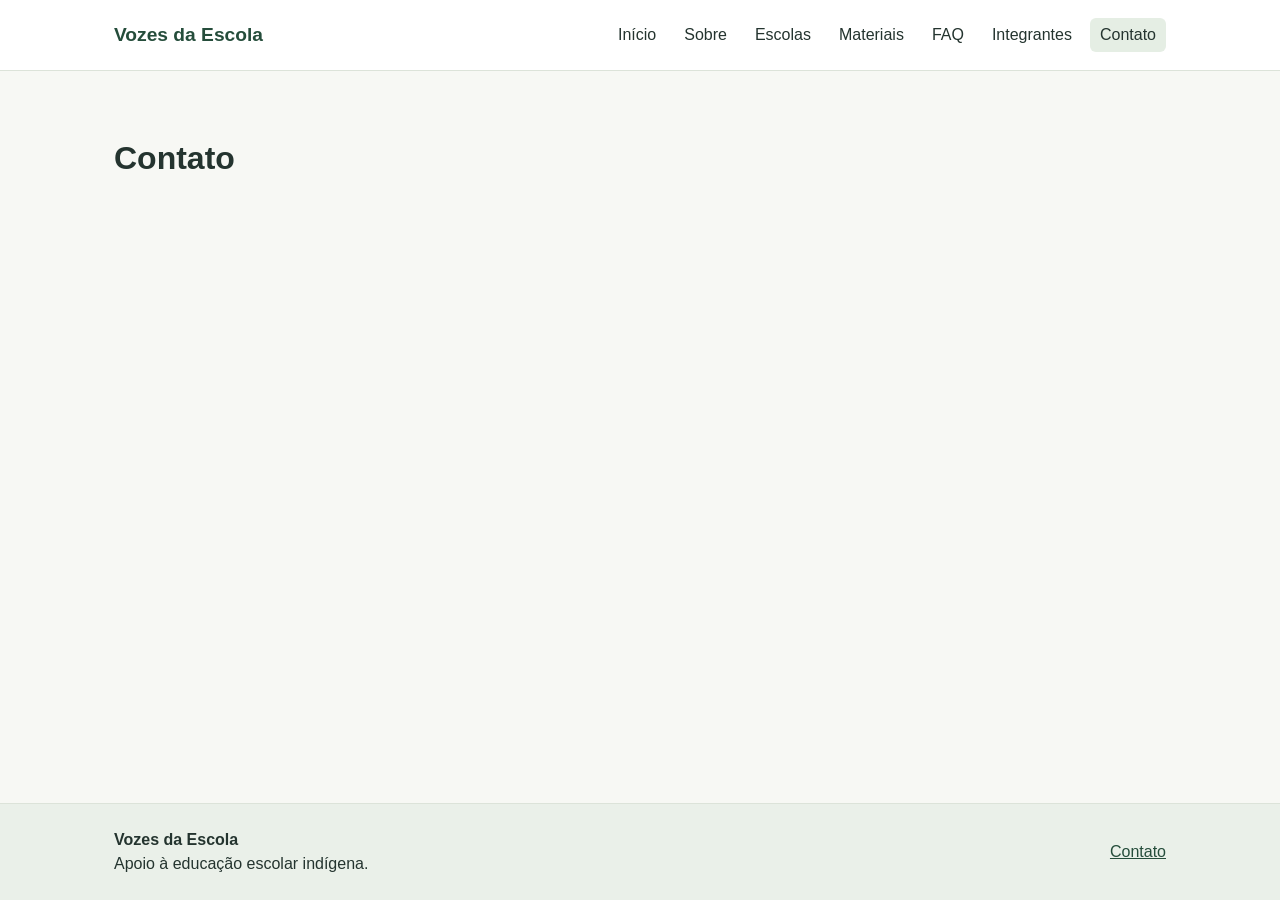
==== paginas/contato.html @ ac562bbe "feat: adiciona rodape nas paginas Co-authored-by: Victor0Henrique <Victor0Henrique@users.noreply.git" ====
<!doctype html>
<html lang="pt-BR">
<head>
    <meta charset="UTF-8">
    <meta name="viewport" content="width=device-width, initial-scale=1.0">
    <title>Contato | Vozes da Escola</title>
    <link rel="stylesheet" href="../css/style.css">
    <script src="../js/script.js" defer></script>
</head>
<body>
    <header class="cabecalho">
        <nav class="navegacao" aria-label="Navegação principal">
            <a class="marca" href="../index.html">Vozes da Escola</a>
            <div class="links-navegacao">
                <a href="../index.html">Início</a>
                <a href="sobre.html">Sobre</a>
                <a href="escolas.html">Escolas</a>
                <a href="materiais.html">Materiais</a>
                <a href="faq.html">FAQ</a>
                <a href="integrantes.html">Integrantes</a>
                <a href="contato.html" aria-current="page">Contato</a>
            </div>
        </nav>
    </header>
    <main>
        <h1>Contato</h1>
    </main>
    <footer class="rodape">
        <div class="conteudo-rodape">
            <p><strong>Vozes da Escola</strong><br>Apoio à educação escolar indígena.</p>
            <a href="contato.html">Contato</a>
        </div>
    </footer>
</body>
</html>
---- css/style.css ----
/* estilos do projeto */
* {
    box-sizing: border-box;
}

body {
    margin: 0;
    min-height: 100vh;
    display: flex;
    flex-direction: column;
    font-family: Arial, sans-serif;
    color: #24342f;
    background: #f7f8f4;
}

.cabecalho {
    background: #fff;
    border-bottom: 1px solid #dce3d9;
}

.navegacao {
    max-width: 1100px;
    margin: 0 auto;
    padding: 18px 24px;
    display: flex;
    align-items: center;
    justify-content: space-between;
    gap: 24px;
}

.marca {
    color: #254d3b;
    font-size: 1.2rem;
    font-weight: 700;
    text-decoration: none;
    white-space: nowrap;
}

.links-navegacao {
    display: flex;
    flex-wrap: wrap;
    gap: 8px;
}

.links-navegacao a {
    padding: 8px 10px;
    border-radius: 6px;
    color: #24342f;
    text-decoration: none;
}

.links-navegacao a:hover,
.links-navegacao a:focus-visible,
.links-navegacao a[aria-current="page"] {
    background: #e5eee4;
}

main {
    max-width: 1100px;
    width: 100%;
    flex: 1;
    margin: 0 auto;
    padding: 48px 24px;
}

.rodape {
    background: #eaf0e9;
    border-top: 1px solid #dce3d9;
}

.conteudo-rodape {
    max-width: 1100px;
    margin: 0 auto;
    padding: 24px;
    display: flex;
    align-items: center;
    justify-content: space-between;
    gap: 16px;
}

.conteudo-rodape p {
    margin: 0;
    line-height: 1.5;
}

.conteudo-rodape a {
    color: #254d3b;
}

@media (max-width: 760px) {
    .navegacao {
        align-items: flex-start;
        flex-direction: column;
    }

    .links-navegacao {
        gap: 4px;
    }

    .conteudo-rodape {
        align-items: flex-start;
        flex-direction: column;
    }
}
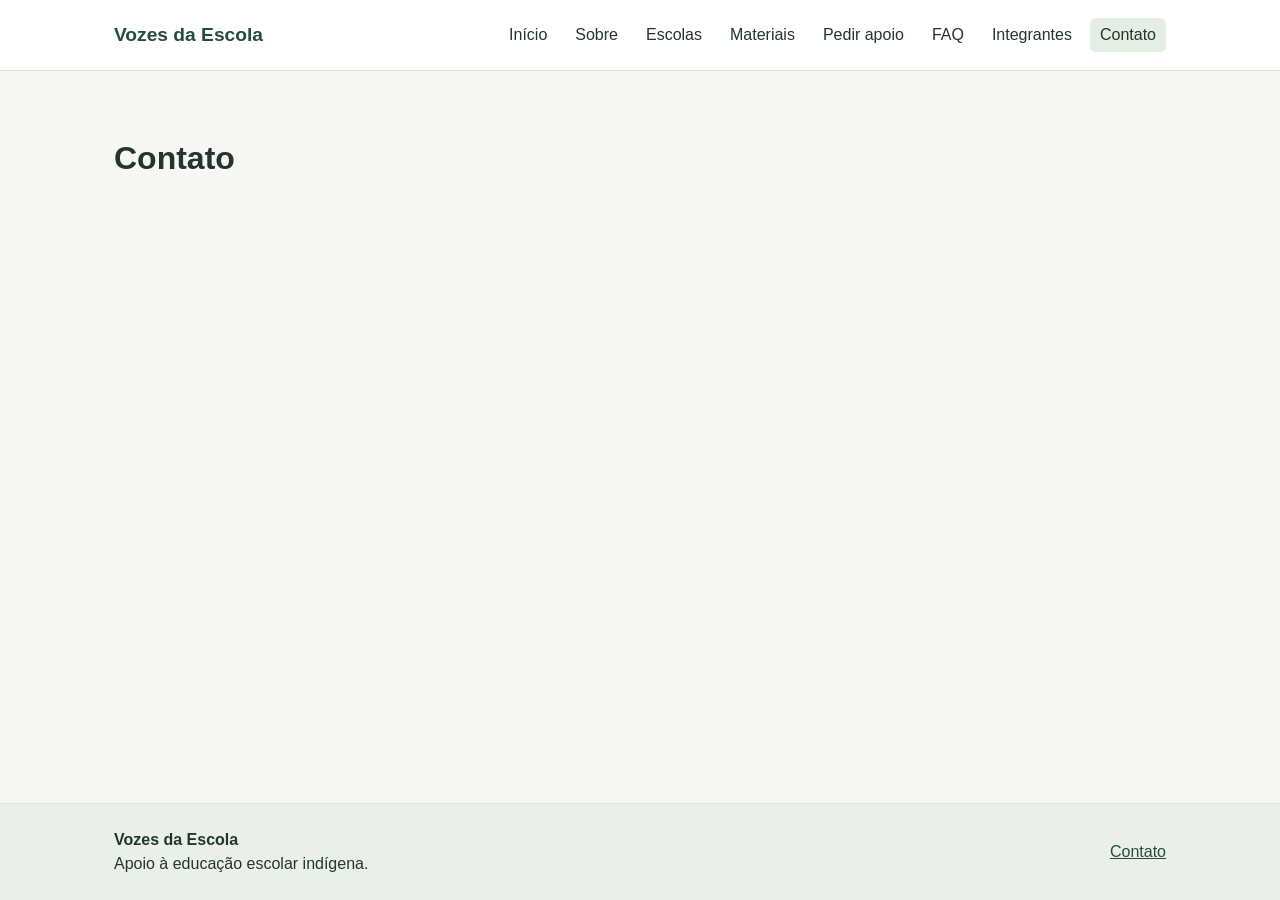
==== commit fdf50207: "feat: cria registro demonstrativo de pedidos Co-authored-by: Victor0Henrique <Victor0Henrique@users." ====
--- a/paginas/contato.html
+++ b/paginas/contato.html
@@ -16,6 +16,7 @@
                 <a href="sobre.html">Sobre</a>
                 <a href="escolas.html">Escolas</a>
                 <a href="materiais.html">Materiais</a>
+                <a href="pedidos.html">Pedir apoio</a>
                 <a href="faq.html">FAQ</a>
                 <a href="integrantes.html">Integrantes</a>
                 <a href="contato.html" aria-current="page">Contato</a>
--- a/css/style.css
+++ b/css/style.css
@@ -63,6 +63,244 @@
     padding: 48px 24px;
 }
 
+.destaque-inicial {
+    padding: 56px;
+    border-radius: 16px;
+    background: #e9f1e6;
+}
+
+.etiqueta {
+    margin: 0 0 12px;
+    color: #42624c;
+    font-weight: 700;
+}
+
+.destaque-inicial h1 {
+    margin: 0 0 18px;
+    font-size: clamp(2.2rem, 5vw, 3.5rem);
+}
+
+.destaque-inicial > p:not(.etiqueta) {
+    max-width: 650px;
+    line-height: 1.6;
+}
+
+.botao {
+    display: inline-block;
+    margin-top: 16px;
+    padding: 12px 18px;
+    border-radius: 8px;
+    color: #fff;
+    background: #254d3b;
+    text-decoration: none;
+    font-weight: 700;
+}
+
+.botao:hover,
+.botao:focus-visible {
+    background: #193b2b;
+}
+
+.caminhos-iniciais {
+    margin-top: 48px;
+}
+
+.cartoes-iniciais {
+    display: grid;
+    grid-template-columns: repeat(2, minmax(0, 1fr));
+    gap: 20px;
+}
+
+.cartoes-iniciais article {
+    padding: 24px;
+    border: 1px solid #dce3d9;
+    border-radius: 12px;
+    background: #fff;
+}
+
+.cartoes-iniciais h3 {
+    margin-top: 0;
+}
+
+.cartoes-iniciais p {
+    line-height: 1.5;
+}
+
+.cartoes-iniciais a {
+    color: #254d3b;
+    font-weight: 700;
+}
+
+.apresentacao-pagina {
+    padding: 40px;
+    border-radius: 16px;
+    background: #e9f1e6;
+}
+
+.apresentacao-pagina h1 {
+    margin: 0 0 16px;
+    font-size: clamp(2rem, 4vw, 3rem);
+}
+
+.apresentacao-pagina p,
+.secao-texto p {
+    max-width: 760px;
+    line-height: 1.65;
+}
+
+.secao-texto {
+    padding: 28px 0;
+    border-bottom: 1px solid #dce3d9;
+}
+
+.secao-texto h2 {
+    margin-bottom: 12px;
+}
+
+.secao-escolas {
+    margin-top: 48px;
+}
+
+.cartoes-escolas {
+    display: grid;
+    grid-template-columns: repeat(3, minmax(0, 1fr));
+    gap: 20px;
+}
+
+.cartoes-escolas article {
+    padding: 24px;
+    border: 1px solid #dce3d9;
+    border-radius: 12px;
+    background: #fff;
+}
+
+.cartoes-escolas h3 {
+    margin-top: 0;
+}
+
+.cartoes-escolas p {
+    line-height: 1.5;
+}
+
+.secao-texto a {
+    color: #254d3b;
+    font-weight: 700;
+}
+
+.secao-materiais {
+    margin-top: 48px;
+}
+
+.lista-materiais {
+    display: grid;
+    grid-template-columns: repeat(2, minmax(0, 1fr));
+    align-items: start;
+    gap: 20px;
+}
+
+.material {
+    padding: 24px;
+    border: 1px solid #dce3d9;
+    border-radius: 12px;
+    background: #fff;
+    line-height: 1.5;
+}
+
+.material h3 {
+    margin: 0 0 12px;
+}
+
+.categoria-material {
+    margin: 0 0 8px;
+    color: #42624c;
+    font-size: 0.9rem;
+    font-weight: 700;
+}
+
+.material details {
+    margin-top: 20px;
+    padding-top: 16px;
+    border-top: 1px solid #dce3d9;
+}
+
+.material summary {
+    color: #254d3b;
+    cursor: pointer;
+    font-weight: 700;
+}
+
+.material ol {
+    padding-left: 22px;
+}
+
+.perguntas {
+    max-width: 800px;
+    margin-top: 40px;
+}
+
+.perguntas details {
+    margin-bottom: 12px;
+    padding: 20px 24px;
+    border: 1px solid #dce3d9;
+    border-radius: 10px;
+    background: #fff;
+}
+
+.perguntas summary {
+    color: #254d3b;
+    cursor: pointer;
+    font-weight: 700;
+}
+
+.perguntas p {
+    margin-bottom: 0;
+    line-height: 1.6;
+}
+
+.formulario-pedido {
+    max-width: 680px;
+    margin-top: 40px;
+    padding: 28px;
+    border: 1px solid #dce3d9;
+    border-radius: 12px;
+    background: #fff;
+}
+
+.formulario-pedido label {
+    display: block;
+    margin: 20px 0 8px;
+    font-weight: 700;
+}
+
+.formulario-pedido label:first-child {
+    margin-top: 0;
+}
+
+.formulario-pedido select,
+.formulario-pedido textarea {
+    width: 100%;
+    padding: 12px;
+    border: 1px solid #aab9ad;
+    border-radius: 6px;
+    font: inherit;
+}
+
+.ajuda-campo {
+    color: #52645a;
+    font-size: 0.9rem;
+}
+
+.formulario-pedido .botao {
+    border: 0;
+    cursor: pointer;
+    font: inherit;
+    font-weight: 700;
+}
+
+#resposta-pedido {
+    line-height: 1.5;
+}
+
 .rodape {
     background: #eaf0e9;
     border-top: 1px solid #dce3d9;
@@ -101,4 +339,24 @@
         align-items: flex-start;
         flex-direction: column;
     }
-}
+
+    .destaque-inicial {
+        padding: 32px 24px;
+    }
+
+    .apresentacao-pagina {
+        padding: 32px 24px;
+    }
+
+    .cartoes-iniciais {
+        grid-template-columns: 1fr;
+    }
+
+    .cartoes-escolas {
+        grid-template-columns: 1fr;
+    }
+
+    .lista-materiais {
+        grid-template-columns: 1fr;
+    }
+}
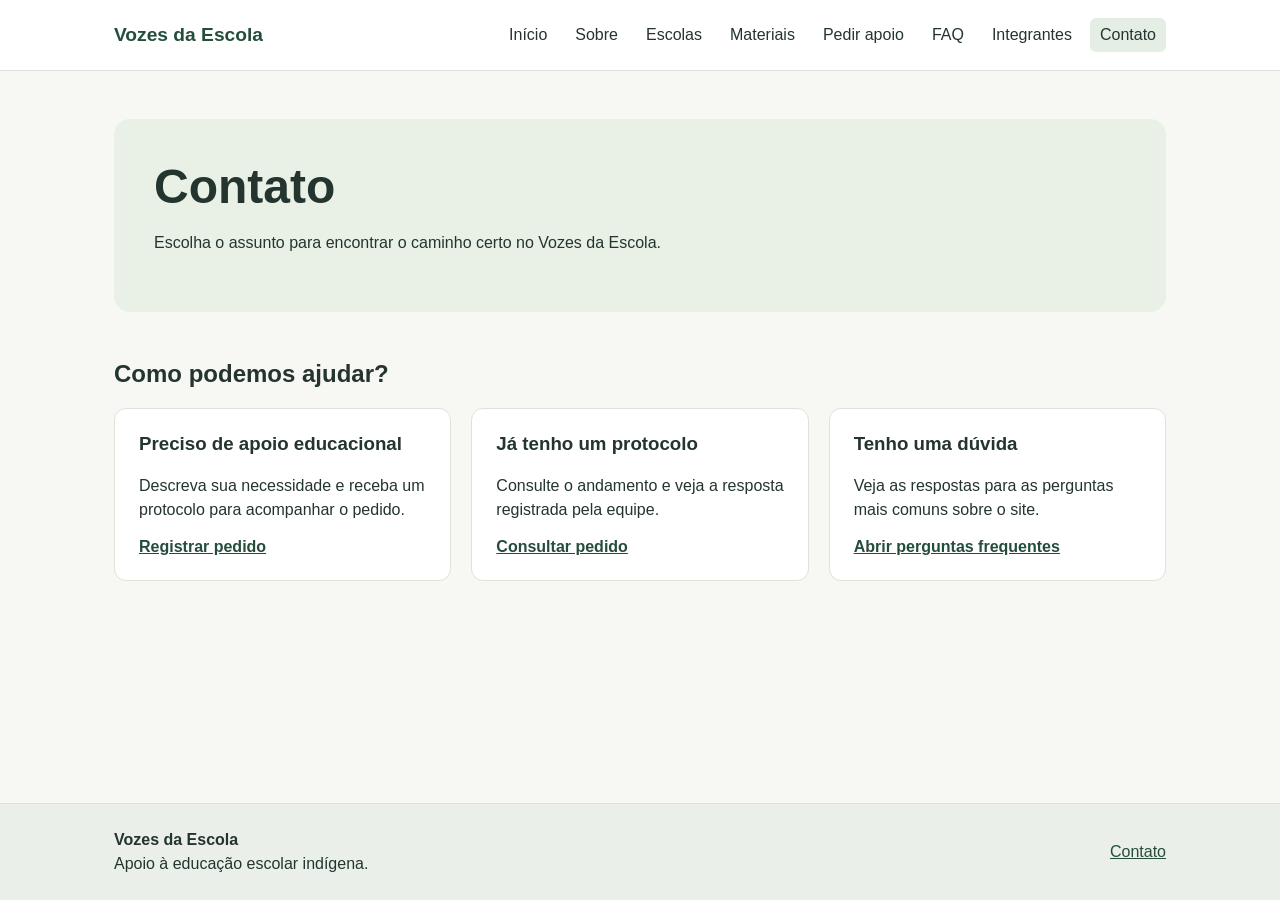
==== commit 8fd102a9: "feat: organiza os caminhos da pagina contato Co-authored-by: Victor0Henrique <Victor0Henrique@users." ====
--- a/paginas/contato.html
+++ b/paginas/contato.html
@@ -24,7 +24,31 @@
         </nav>
     </header>
     <main>
-        <h1>Contato</h1>
+        <section class="apresentacao-pagina">
+            <h1>Contato</h1>
+            <p>Escolha o assunto para encontrar o caminho certo no Vozes da Escola.</p>
+        </section>
+
+        <section class="secao-contato" aria-labelledby="titulo-contato">
+            <h2 id="titulo-contato">Como podemos ajudar?</h2>
+            <div class="opcoes-contato">
+                <article>
+                    <h3>Preciso de apoio educacional</h3>
+                    <p>Descreva sua necessidade e receba um protocolo para acompanhar o pedido.</p>
+                    <a href="pedidos.html">Registrar pedido</a>
+                </article>
+                <article>
+                    <h3>Já tenho um protocolo</h3>
+                    <p>Consulte o andamento e veja a resposta registrada pela equipe.</p>
+                    <a href="pedidos.html#consulta-pedido">Consultar pedido</a>
+                </article>
+                <article>
+                    <h3>Tenho uma dúvida</h3>
+                    <p>Veja as respostas para as perguntas mais comuns sobre o site.</p>
+                    <a href="faq.html">Abrir perguntas frequentes</a>
+                </article>
+            </div>
+        </section>
     </main>
     <footer class="rodape">
         <div class="conteudo-rodape">
--- a/css/style.css
+++ b/css/style.css
@@ -277,6 +277,7 @@
 }
 
 .formulario-pedido select,
+.formulario-pedido input,
 .formulario-pedido textarea {
     width: 100%;
     padding: 12px;
@@ -301,6 +302,106 @@
     line-height: 1.5;
 }
 
+.consulta-pedido {
+    max-width: 680px;
+    margin-top: 48px;
+}
+
+.consulta-pedido .formulario-pedido {
+    margin-top: 20px;
+}
+
+.dados-pedido {
+    padding: 24px;
+    border: 1px solid #dce3d9;
+    border-radius: 12px;
+    background: #fff;
+}
+
+.dados-pedido[hidden] {
+    display: none;
+}
+
+.dados-pedido dt {
+    font-weight: 700;
+}
+
+.dados-pedido dd {
+    margin: 4px 0 18px;
+    overflow-wrap: anywhere;
+}
+
+.dados-pedido dd:last-child {
+    margin-bottom: 0;
+}
+
+.link-equipe {
+    margin-top: 32px;
+}
+
+.link-equipe a {
+    color: #254d3b;
+    font-weight: 700;
+}
+
+.secao-pedidos-equipe {
+    margin-top: 40px;
+}
+
+.lista-pedidos {
+    max-width: 800px;
+    margin: 24px 0 0;
+    padding: 0;
+    list-style: none;
+}
+
+.lista-pedidos li {
+    margin-bottom: 16px;
+    padding: 24px;
+    border: 1px solid #dce3d9;
+    border-radius: 12px;
+    background: #fff;
+    overflow-wrap: anywhere;
+}
+
+.lista-pedidos h3 {
+    margin-top: 0;
+}
+
+.lista-pedidos p:last-child {
+    margin-bottom: 0;
+}
+
+.secao-contato {
+    margin-top: 48px;
+}
+
+.opcoes-contato {
+    display: grid;
+    grid-template-columns: repeat(3, minmax(0, 1fr));
+    gap: 20px;
+}
+
+.opcoes-contato article {
+    padding: 24px;
+    border: 1px solid #dce3d9;
+    border-radius: 12px;
+    background: #fff;
+}
+
+.opcoes-contato h3 {
+    margin-top: 0;
+}
+
+.opcoes-contato p {
+    line-height: 1.5;
+}
+
+.opcoes-contato a {
+    color: #254d3b;
+    font-weight: 700;
+}
+
 .rodape {
     background: #eaf0e9;
     border-top: 1px solid #dce3d9;
@@ -359,4 +460,8 @@
     .lista-materiais {
         grid-template-columns: 1fr;
     }
-}
+
+    .opcoes-contato {
+        grid-template-columns: 1fr;
+    }
+}
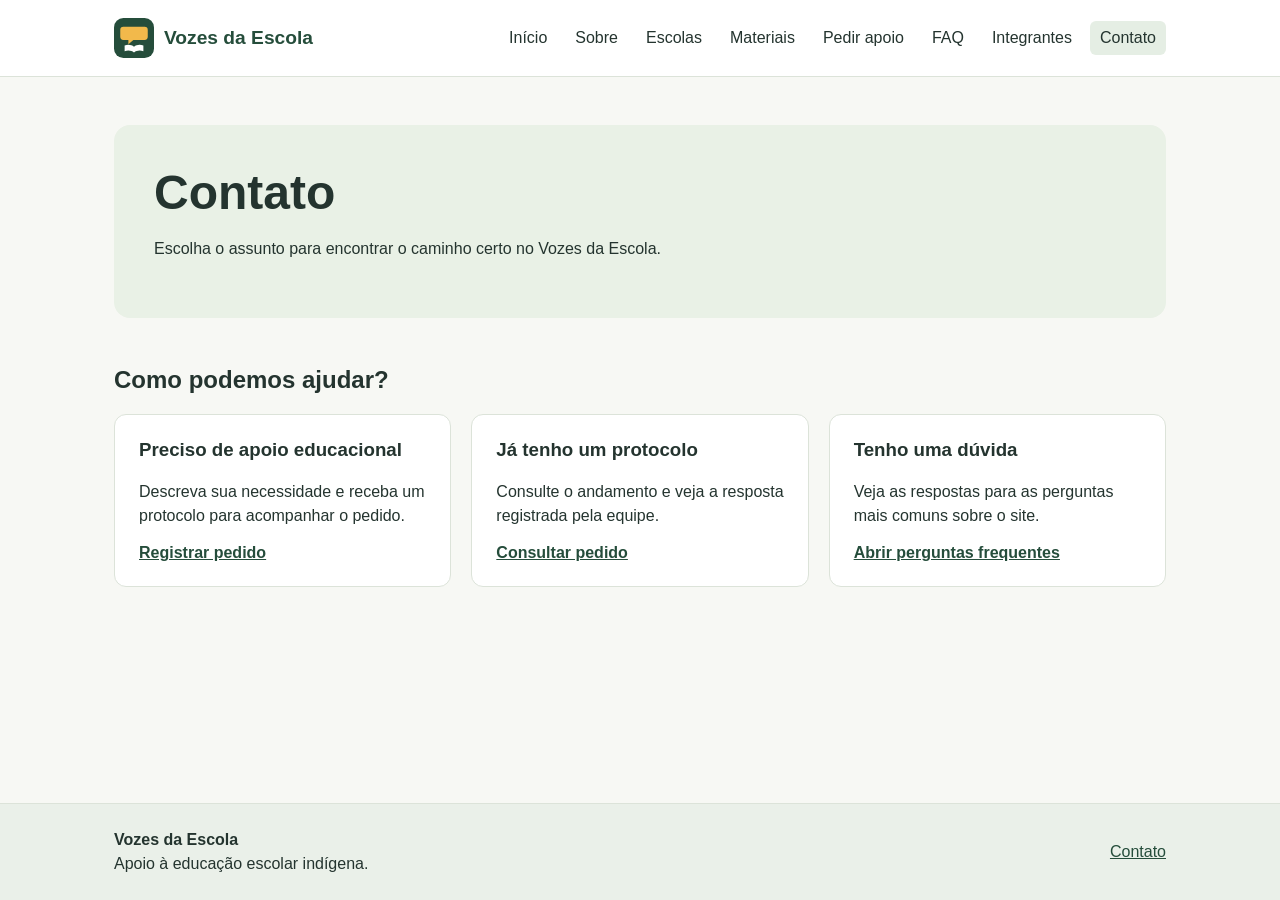
==== commit 7bb465fd: "feat: adiciona simbolo do Vozes da Escola Co-authored-by: Victor0Henrique <Victor0Henrique@users.nor" ====
--- a/paginas/contato.html
+++ b/paginas/contato.html
@@ -4,14 +4,16 @@
     <meta charset="UTF-8">
     <meta name="viewport" content="width=device-width, initial-scale=1.0">
     <title>Contato | Vozes da Escola</title>
+    <link rel="icon" href="../assets/icons/voz-escola.svg" type="image/svg+xml">
     <link rel="stylesheet" href="../css/style.css">
     <script src="../js/script.js" defer></script>
 </head>
 <body>
     <header class="cabecalho">
         <nav class="navegacao" aria-label="Navegação principal">
-            <a class="marca" href="../index.html">Vozes da Escola</a>
-            <div class="links-navegacao">
+            <a class="marca" href="../index.html"><img src="../assets/icons/voz-escola.svg" alt="" width="40" height="40">Vozes da Escola</a>
+            <button class="menu-toggle" type="button" aria-controls="links-navegacao" aria-expanded="false"><span aria-hidden="true">☰</span> Menu</button>
+            <div id="links-navegacao" class="links-navegacao">
                 <a href="../index.html">Início</a>
                 <a href="sobre.html">Sobre</a>
                 <a href="escolas.html">Escolas</a>
--- a/css/style.css
+++ b/css/style.css
@@ -29,11 +29,36 @@
 }
 
 .marca {
+    display: inline-flex;
+    align-items: center;
+    gap: 10px;
     color: #254d3b;
     font-size: 1.2rem;
     font-weight: 700;
     text-decoration: none;
     white-space: nowrap;
+}
+
+.marca img {
+    flex: none;
+}
+
+.menu-toggle {
+    display: none;
+    align-items: center;
+    gap: 8px;
+    padding: 8px 12px;
+    border: 1px solid #aab9ad;
+    border-radius: 6px;
+    color: #24342f;
+    background: #fff;
+    font: inherit;
+    cursor: pointer;
+}
+
+.menu-toggle:focus-visible {
+    outline: 2px solid #254d3b;
+    outline-offset: 2px;
 }
 
 .links-navegacao {
@@ -402,6 +427,55 @@
     font-weight: 700;
 }
 
+.secao-integrantes {
+    margin-top: 48px;
+}
+
+.lista-integrantes {
+    display: grid;
+    grid-template-columns: repeat(2, minmax(0, 1fr));
+    gap: 20px;
+    padding: 0;
+    list-style: none;
+}
+
+.lista-integrantes li {
+    display: flex;
+    align-items: center;
+    gap: 20px;
+    padding: 24px;
+    border: 1px solid #dce3d9;
+    border-radius: 12px;
+    background: #fff;
+}
+
+.foto-integrante {
+    flex: none;
+    object-fit: cover;
+    border-radius: 12px;
+}
+
+.lista-integrantes h3 {
+    margin: 0 0 16px;
+}
+
+.links-integrantes {
+    display: flex;
+    gap: 10px;
+}
+
+.links-integrantes a {
+    display: inline-flex;
+    padding: 8px;
+    border: 1px solid #dce3d9;
+    border-radius: 8px;
+}
+
+.links-integrantes a:hover,
+.links-integrantes a:focus-visible {
+    background: #e5eee4;
+}
+
 .rodape {
     background: #eaf0e9;
     border-top: 1px solid #dce3d9;
@@ -428,12 +502,22 @@
 
 @media (max-width: 760px) {
     .navegacao {
-        align-items: flex-start;
+        flex-wrap: wrap;
+    }
+
+    .menu-toggle {
+        display: inline-flex;
+    }
+
+    .links-navegacao {
+        display: none;
+        width: 100%;
         flex-direction: column;
-    }
-
-    .links-navegacao {
         gap: 4px;
+    }
+
+    .navegacao.menu-aberto .links-navegacao {
+        display: flex;
     }
 
     .conteudo-rodape {
@@ -464,4 +548,30 @@
     .opcoes-contato {
         grid-template-columns: 1fr;
     }
-}
+
+    .lista-integrantes {
+        grid-template-columns: 1fr;
+    }
+}
+
+@media (max-width: 430px) {
+    .navegacao {
+        gap: 12px;
+        padding: 16px;
+    }
+
+    .marca {
+        gap: 8px;
+        font-size: 1rem;
+    }
+
+    .marca img {
+        width: 34px;
+        height: 34px;
+    }
+
+    .lista-integrantes li {
+        align-items: flex-start;
+        flex-direction: column;
+    }
+}
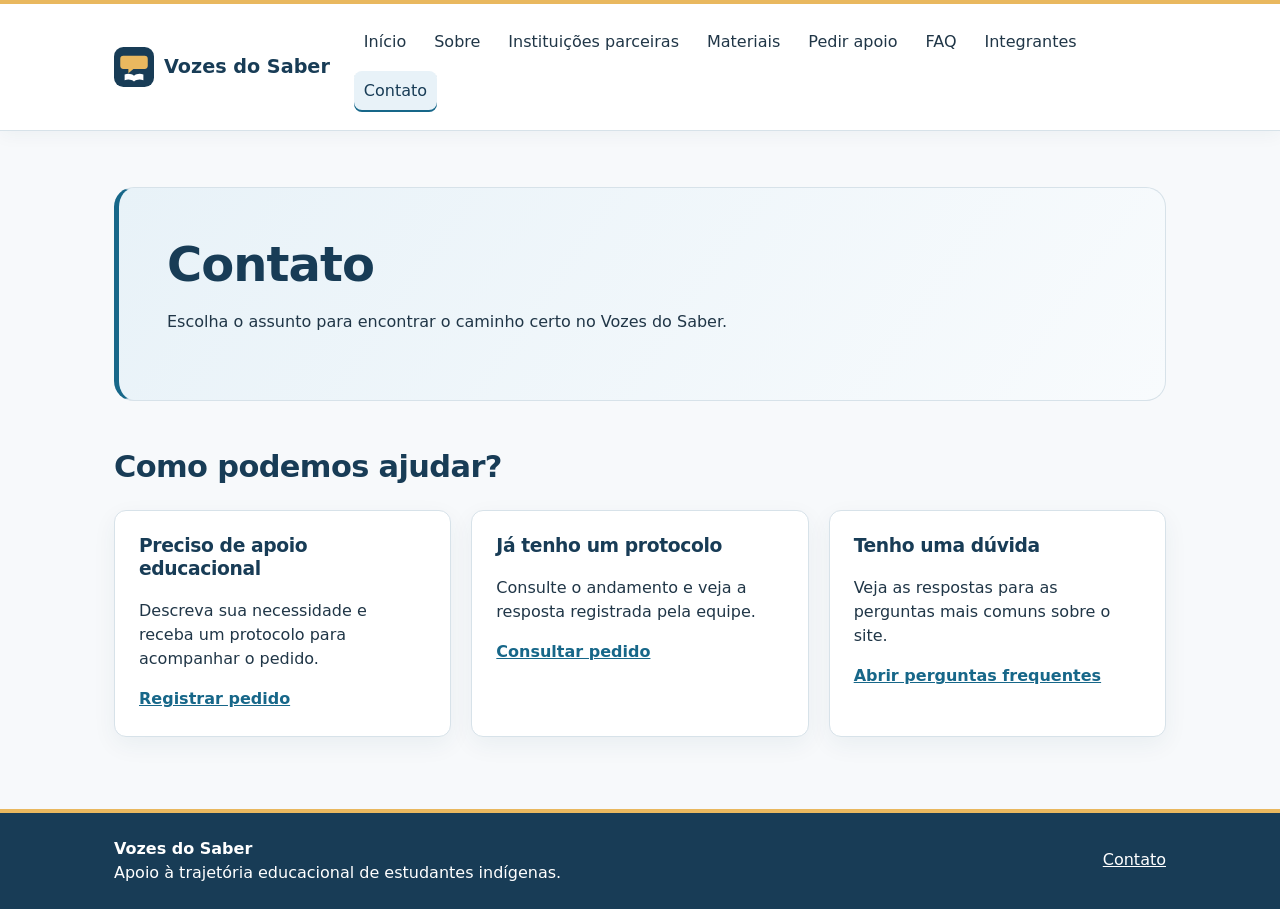
==== commit 628f0426: "Amplia proposta para educação básica e ensino superior Atualiza o nome para Vozes do Saber, os texto" ====
--- a/paginas/contato.html
+++ b/paginas/contato.html
@@ -3,20 +3,21 @@
 <head>
     <meta charset="UTF-8">
     <meta name="viewport" content="width=device-width, initial-scale=1.0">
-    <title>Contato | Vozes da Escola</title>
-    <link rel="icon" href="../assets/icons/voz-escola.svg" type="image/svg+xml">
+    <title>Contato | Vozes do Saber</title>
+    <link rel="icon" href="../assets/icons/voz-saber.svg" type="image/svg+xml">
     <link rel="stylesheet" href="../css/style.css">
     <script src="../js/script.js" defer></script>
 </head>
 <body>
+    <a class="pular-conteudo" href="#conteudo-principal">Pular para o conteúdo</a>
     <header class="cabecalho">
         <nav class="navegacao" aria-label="Navegação principal">
-            <a class="marca" href="../index.html"><img src="../assets/icons/voz-escola.svg" alt="" width="40" height="40">Vozes da Escola</a>
+            <a class="marca" href="../index.html"><img src="../assets/icons/voz-saber.svg" alt="" width="40" height="40">Vozes do Saber</a>
             <button class="menu-toggle" type="button" aria-controls="links-navegacao" aria-expanded="false"><span aria-hidden="true">☰</span> Menu</button>
             <div id="links-navegacao" class="links-navegacao">
                 <a href="../index.html">Início</a>
                 <a href="sobre.html">Sobre</a>
-                <a href="escolas.html">Escolas</a>
+                <a href="instituicoes.html">Instituições parceiras</a>
                 <a href="materiais.html">Materiais</a>
                 <a href="pedidos.html">Pedir apoio</a>
                 <a href="faq.html">FAQ</a>
@@ -25,10 +26,10 @@
             </div>
         </nav>
     </header>
-    <main>
+    <main id="conteudo-principal" tabindex="-1">
         <section class="apresentacao-pagina">
             <h1>Contato</h1>
-            <p>Escolha o assunto para encontrar o caminho certo no Vozes da Escola.</p>
+            <p>Escolha o assunto para encontrar o caminho certo no Vozes do Saber.</p>
         </section>
 
         <section class="secao-contato" aria-labelledby="titulo-contato">
@@ -54,7 +55,7 @@
     </main>
     <footer class="rodape">
         <div class="conteudo-rodape">
-            <p><strong>Vozes da Escola</strong><br>Apoio à educação escolar indígena.</p>
+            <p><strong>Vozes do Saber</strong><br>Apoio à trajetória educacional de estudantes indígenas.</p>
             <a href="contato.html">Contato</a>
         </div>
     </footer>
--- a/css/style.css
+++ b/css/style.css
@@ -1,4 +1,16 @@
 /* estilos do projeto */
+:root {
+    --azul-escuro: #183c56;
+    --azul: #176789;
+    --azul-hover: #0f536f;
+    --texto: #203647;
+    --texto-suave: #526875;
+    --fundo: #f7f9fb;
+    --azul-claro: #e8f2f8;
+    --linha: #d7e2e9;
+    --amarelo: #e9b85f;
+}
+
 * {
     box-sizing: border-box;
 }
@@ -8,14 +20,48 @@
     min-height: 100vh;
     display: flex;
     flex-direction: column;
-    font-family: Arial, sans-serif;
-    color: #24342f;
-    background: #f7f8f4;
+    font-family: system-ui, "Segoe UI", Arial, sans-serif;
+    line-height: 1.55;
+    color: var(--texto);
+    background: var(--fundo);
+}
+
+h1, h2, h3 {
+    color: var(--azul-escuro);
+    line-height: 1.2;
+    letter-spacing: -0.02em;
+}
+
+h2 {
+    font-size: clamp(1.45rem, 3vw, 1.9rem);
+}
+
+:where(a, button, input, select, textarea, summary):focus-visible {
+    outline: 3px solid #965400;
+    outline-offset: 3px;
+}
+
+.pular-conteudo {
+    position: absolute;
+    top: -100px;
+    left: 24px;
+    z-index: 10;
+    padding: 10px 14px;
+    border-radius: 6px;
+    color: var(--texto);
+    background: #fff;
+    font-weight: 700;
+}
+
+.pular-conteudo:focus {
+    top: 12px;
 }
 
 .cabecalho {
     background: #fff;
-    border-bottom: 1px solid #dce3d9;
+    border-top: 4px solid var(--amarelo);
+    border-bottom: 1px solid var(--linha);
+    box-shadow: 0 3px 18px rgba(24, 60, 86, 0.05);
 }
 
 .navegacao {
@@ -32,7 +78,7 @@
     display: inline-flex;
     align-items: center;
     gap: 10px;
-    color: #254d3b;
+    color: var(--azul-escuro);
     font-size: 1.2rem;
     font-weight: 700;
     text-decoration: none;
@@ -48,17 +94,17 @@
     align-items: center;
     gap: 8px;
     padding: 8px 12px;
-    border: 1px solid #aab9ad;
+    border: 1px solid #a7bbc8;
     border-radius: 6px;
-    color: #24342f;
+    color: var(--texto);
     background: #fff;
     font: inherit;
     cursor: pointer;
 }
 
 .menu-toggle:focus-visible {
-    outline: 2px solid #254d3b;
-    outline-offset: 2px;
+    outline: 3px solid #965400;
+    outline-offset: 3px;
 }
 
 .links-navegacao {
@@ -69,15 +115,20 @@
 
 .links-navegacao a {
     padding: 8px 10px;
-    border-radius: 6px;
-    color: #24342f;
+    border-radius: 8px;
+    color: var(--texto);
     text-decoration: none;
 }
 
 .links-navegacao a:hover,
 .links-navegacao a:focus-visible,
 .links-navegacao a[aria-current="page"] {
-    background: #e5eee4;
+    background: var(--azul-claro);
+    color: var(--azul-escuro);
+}
+
+.links-navegacao a[aria-current="page"] {
+    box-shadow: inset 0 -2px var(--azul);
 }
 
 main {
@@ -85,24 +136,29 @@
     width: 100%;
     flex: 1;
     margin: 0 auto;
-    padding: 48px 24px;
+    padding: 56px 24px 72px;
 }
 
 .destaque-inicial {
-    padding: 56px;
-    border-radius: 16px;
-    background: #e9f1e6;
+    padding: 64px;
+    border: 1px solid var(--linha);
+    border-left: 6px solid var(--azul);
+    border-radius: 20px;
+    background: radial-gradient(circle at 95% 10%, #d6eaf5, transparent 38%), linear-gradient(125deg, var(--azul-claro), #f8fbfd);
 }
 
 .etiqueta {
     margin: 0 0 12px;
-    color: #42624c;
-    font-weight: 700;
+    color: var(--azul);
+    font-size: 0.9rem;
+    font-weight: 700;
+    letter-spacing: 0.06em;
+    text-transform: uppercase;
 }
 
 .destaque-inicial h1 {
     margin: 0 0 18px;
-    font-size: clamp(2.2rem, 5vw, 3.5rem);
+    font-size: clamp(2.4rem, 5vw, 4rem);
 }
 
 .destaque-inicial > p:not(.etiqueta) {
@@ -113,17 +169,35 @@
 .botao {
     display: inline-block;
     margin-top: 16px;
-    padding: 12px 18px;
-    border-radius: 8px;
+    padding: 13px 20px;
+    border-radius: 10px;
     color: #fff;
-    background: #254d3b;
+    background: var(--azul);
     text-decoration: none;
     font-weight: 700;
+    box-shadow: 0 5px 14px rgba(23, 103, 137, 0.16);
 }
 
 .botao:hover,
 .botao:focus-visible {
-    background: #193b2b;
+    background: var(--azul-hover);
+}
+
+.acoes-destaque {
+    display: flex;
+    align-items: center;
+    flex-wrap: wrap;
+    gap: 16px;
+    margin-top: 24px;
+}
+
+.acoes-destaque .botao {
+    margin-top: 0;
+}
+
+.link-destaque {
+    color: var(--azul);
+    font-weight: 700;
 }
 
 .caminhos-iniciais {
@@ -132,13 +206,13 @@
 
 .cartoes-iniciais {
     display: grid;
-    grid-template-columns: repeat(2, minmax(0, 1fr));
+    grid-template-columns: repeat(3, minmax(0, 1fr));
     gap: 20px;
 }
 
 .cartoes-iniciais article {
     padding: 24px;
-    border: 1px solid #dce3d9;
+    border: 1px solid var(--linha);
     border-radius: 12px;
     background: #fff;
 }
@@ -152,14 +226,16 @@
 }
 
 .cartoes-iniciais a {
-    color: #254d3b;
+    color: var(--azul);
     font-weight: 700;
 }
 
 .apresentacao-pagina {
-    padding: 40px;
-    border-radius: 16px;
-    background: #e9f1e6;
+    padding: 48px;
+    border: 1px solid var(--linha);
+    border-left: 5px solid var(--azul);
+    border-radius: 20px;
+    background: linear-gradient(125deg, var(--azul-claro), #f8fbfd);
 }
 
 .apresentacao-pagina h1 {
@@ -175,7 +251,7 @@
 
 .secao-texto {
     padding: 28px 0;
-    border-bottom: 1px solid #dce3d9;
+    border-bottom: 1px solid var(--linha);
 }
 
 .secao-texto h2 {
@@ -194,7 +270,7 @@
 
 .cartoes-escolas article {
     padding: 24px;
-    border: 1px solid #dce3d9;
+    border: 1px solid var(--linha);
     border-radius: 12px;
     background: #fff;
 }
@@ -208,7 +284,7 @@
 }
 
 .secao-texto a {
-    color: #254d3b;
+    color: var(--azul);
     font-weight: 700;
 }
 
@@ -225,7 +301,7 @@
 
 .material {
     padding: 24px;
-    border: 1px solid #dce3d9;
+    border: 1px solid var(--linha);
     border-radius: 12px;
     background: #fff;
     line-height: 1.5;
@@ -237,7 +313,7 @@
 
 .categoria-material {
     margin: 0 0 8px;
-    color: #42624c;
+    color: #385d74;
     font-size: 0.9rem;
     font-weight: 700;
 }
@@ -245,11 +321,11 @@
 .material details {
     margin-top: 20px;
     padding-top: 16px;
-    border-top: 1px solid #dce3d9;
+    border-top: 1px solid var(--linha);
 }
 
 .material summary {
-    color: #254d3b;
+    color: var(--azul);
     cursor: pointer;
     font-weight: 700;
 }
@@ -266,13 +342,13 @@
 .perguntas details {
     margin-bottom: 12px;
     padding: 20px 24px;
-    border: 1px solid #dce3d9;
+    border: 1px solid var(--linha);
     border-radius: 10px;
     background: #fff;
 }
 
 .perguntas summary {
-    color: #254d3b;
+    color: var(--azul);
     cursor: pointer;
     font-weight: 700;
 }
@@ -286,7 +362,7 @@
     max-width: 680px;
     margin-top: 40px;
     padding: 28px;
-    border: 1px solid #dce3d9;
+    border: 1px solid var(--linha);
     border-radius: 12px;
     background: #fff;
 }
@@ -306,13 +382,19 @@
 .formulario-pedido textarea {
     width: 100%;
     padding: 12px;
-    border: 1px solid #aab9ad;
+    border: 1px solid #a7bbc8;
     border-radius: 6px;
     font: inherit;
 }
 
+.formulario-pedido select:focus,
+.formulario-pedido input:focus,
+.formulario-pedido textarea:focus {
+    border-color: var(--azul);
+}
+
 .ajuda-campo {
-    color: #52645a;
+    color: var(--texto-suave);
     font-size: 0.9rem;
 }
 
@@ -338,7 +420,7 @@
 
 .dados-pedido {
     padding: 24px;
-    border: 1px solid #dce3d9;
+    border: 1px solid var(--linha);
     border-radius: 12px;
     background: #fff;
 }
@@ -360,12 +442,36 @@
     margin-bottom: 0;
 }
 
+.status-pedido {
+    display: inline-block;
+    padding: 6px 10px;
+    border-radius: 999px;
+    background: #edf4f8;
+    color: var(--azul);
+    font-weight: 700;
+}
+
+.status-pedido[data-status="Recebido"] {
+    background: #fff3d8;
+    color: #654800;
+}
+
+.status-pedido[data-status="Em análise"] {
+    background: #e3eef7;
+    color: #234c70;
+}
+
+.status-pedido[data-status="Concluído"] {
+    background: #dcefe3;
+    color: #1d5736;
+}
+
 .link-equipe {
     margin-top: 32px;
 }
 
 .link-equipe a {
-    color: #254d3b;
+    color: var(--azul);
     font-weight: 700;
 }
 
@@ -383,7 +489,7 @@
 .lista-pedidos li {
     margin-bottom: 16px;
     padding: 24px;
-    border: 1px solid #dce3d9;
+    border: 1px solid var(--linha);
     border-radius: 12px;
     background: #fff;
     overflow-wrap: anywhere;
@@ -409,7 +515,7 @@
 
 .opcoes-contato article {
     padding: 24px;
-    border: 1px solid #dce3d9;
+    border: 1px solid var(--linha);
     border-radius: 12px;
     background: #fff;
 }
@@ -423,7 +529,7 @@
 }
 
 .opcoes-contato a {
-    color: #254d3b;
+    color: var(--azul);
     font-weight: 700;
 }
 
@@ -444,7 +550,7 @@
     align-items: center;
     gap: 20px;
     padding: 24px;
-    border: 1px solid #dce3d9;
+    border: 1px solid var(--linha);
     border-radius: 12px;
     background: #fff;
 }
@@ -452,7 +558,8 @@
 .foto-integrante {
     flex: none;
     object-fit: cover;
-    border-radius: 12px;
+    border: 3px solid var(--azul-claro);
+    border-radius: 50%;
 }
 
 .lista-integrantes h3 {
@@ -467,18 +574,36 @@
 .links-integrantes a {
     display: inline-flex;
     padding: 8px;
-    border: 1px solid #dce3d9;
+    border: 1px solid var(--linha);
     border-radius: 8px;
 }
 
 .links-integrantes a:hover,
 .links-integrantes a:focus-visible {
-    background: #e5eee4;
+    background: var(--azul-claro);
+}
+
+.cartoes-iniciais article,
+.cartoes-escolas article,
+.material,
+.perguntas details,
+.formulario-pedido,
+.dados-pedido,
+.lista-pedidos li,
+.opcoes-contato article,
+.lista-integrantes li {
+    box-shadow: 0 8px 24px rgba(24, 60, 86, 0.06);
+}
+
+.perguntas details[open],
+.material details[open] {
+    border-color: #a9cadb;
 }
 
 .rodape {
-    background: #eaf0e9;
-    border-top: 1px solid #dce3d9;
+    color: #fff;
+    background: var(--azul-escuro);
+    border-top: 4px solid var(--amarelo);
 }
 
 .conteudo-rodape {
@@ -497,7 +622,7 @@
 }
 
 .conteudo-rodape a {
-    color: #254d3b;
+    color: #fff;
 }
 
 @media (max-width: 760px) {
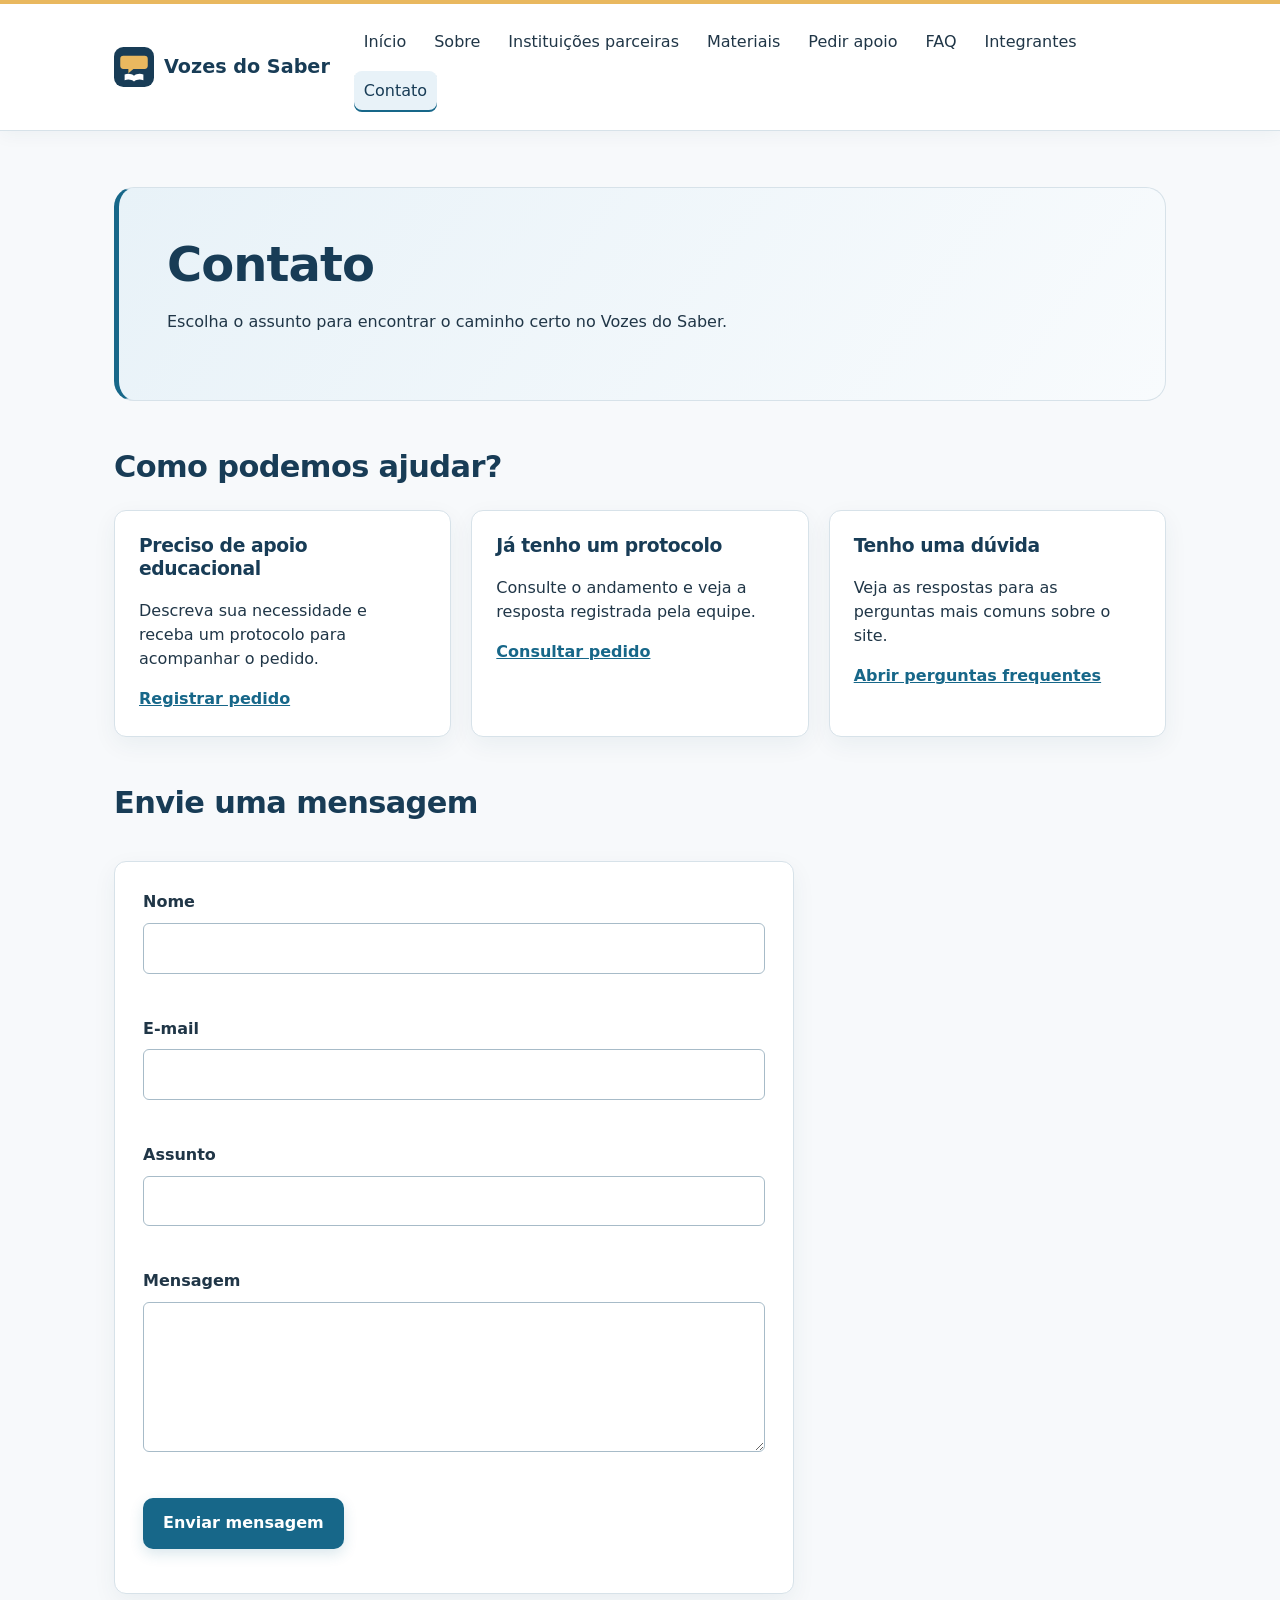
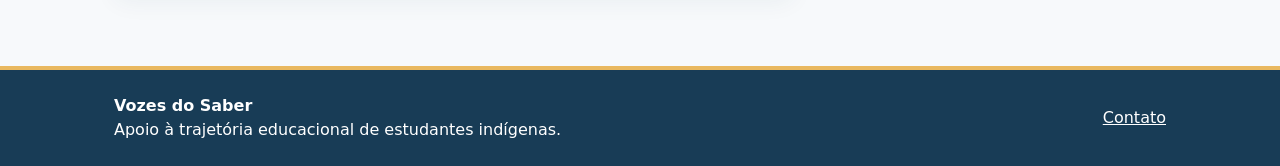
==== commit 33c952e2: "adiciona formulario de contato e atualiza identificacao da equipe Co-authored-by: Victor0Henrique <V" ====
--- a/paginas/contato.html
+++ b/paginas/contato.html
@@ -52,6 +52,29 @@
                 </article>
             </div>
         </section>
+        <section class="secao-contato" aria-labelledby="titulo-formulario-contato">
+            <h2 id="titulo-formulario-contato">Envie uma mensagem</h2>
+            <form id="formulario-contato" class="formulario-pedido" novalidate>
+                <label for="contato-nome">Nome</label>
+                <input id="contato-nome" name="nome" type="text" autocomplete="name" required aria-describedby="erro-contato-nome">
+                <span class="erro-campo" id="erro-contato-nome"></span>
+
+                <label for="contato-email">E-mail</label>
+                <input id="contato-email" name="email" type="email" autocomplete="email" required aria-describedby="erro-contato-email">
+                <span class="erro-campo" id="erro-contato-email"></span>
+
+                <label for="contato-assunto">Assunto</label>
+                <input id="contato-assunto" name="assunto" type="text" required aria-describedby="erro-contato-assunto">
+                <span class="erro-campo" id="erro-contato-assunto"></span>
+
+                <label for="contato-mensagem">Mensagem</label>
+                <textarea id="contato-mensagem" name="mensagem" rows="5" required aria-describedby="erro-contato-mensagem"></textarea>
+                <span class="erro-campo" id="erro-contato-mensagem"></span>
+
+                <button class="botao" type="submit">Enviar mensagem</button>
+                <p id="resposta-contato" role="status" aria-live="polite"></p>
+            </form>
+        </section>
     </main>
     <footer class="rodape">
         <div class="conteudo-rodape">
--- a/css/style.css
+++ b/css/style.css
@@ -140,11 +140,14 @@
 }
 
 .destaque-inicial {
-    padding: 64px;
-    border: 1px solid var(--linha);
-    border-left: 6px solid var(--azul);
-    border-radius: 20px;
-    background: radial-gradient(circle at 95% 10%, #d6eaf5, transparent 38%), linear-gradient(125deg, var(--azul-claro), #f8fbfd);
+    display: grid;
+    grid-template-columns: minmax(0, 0.9fr) minmax(0, 1.1fr);
+    align-items: center;
+    gap: 48px;
+}
+
+.destaque-conteudo {
+    padding: 32px 0;
 }
 
 .etiqueta {
@@ -161,9 +164,33 @@
     font-size: clamp(2.4rem, 5vw, 4rem);
 }
 
-.destaque-inicial > p:not(.etiqueta) {
+.destaque-conteudo > p:not(.etiqueta) {
     max-width: 650px;
     line-height: 1.6;
+}
+
+.destaque-foto {
+    min-width: 0;
+    margin: 0;
+}
+
+.destaque-foto img {
+    display: block;
+    width: 100%;
+    height: 500px;
+    object-fit: cover;
+    object-position: center;
+    border-radius: 18px;
+}
+
+.destaque-foto figcaption {
+    margin-top: 8px;
+    color: var(--texto-suave);
+    font-size: 0.8rem;
+}
+
+.destaque-foto a {
+    color: inherit;
 }
 
 .botao {
@@ -249,6 +276,47 @@
     line-height: 1.65;
 }
 
+.apresentacao-com-foto {
+    display: grid;
+    grid-template-columns: minmax(0, 0.9fr) minmax(0, 1.1fr);
+    align-items: center;
+    gap: 48px;
+    padding: 0;
+    border: 0;
+    background: none;
+}
+
+.apresentacao-materiais .foto-apresentacao {
+    order: -1;
+}
+
+.apresentacao-materiais {
+    grid-template-columns: minmax(0, 1.1fr) minmax(0, 0.9fr);
+}
+
+.foto-apresentacao {
+    min-width: 0;
+    margin: 0;
+}
+
+.foto-apresentacao img {
+    display: block;
+    width: 100%;
+    height: 440px;
+    object-fit: cover;
+    border-radius: 18px;
+}
+
+.foto-apresentacao figcaption {
+    margin-top: 8px;
+    color: var(--texto-suave);
+    font-size: 0.8rem;
+}
+
+.foto-apresentacao a {
+    color: inherit;
+}
+
 .secao-texto {
     padding: 28px 0;
     border-bottom: 1px solid var(--linha);
@@ -391,6 +459,18 @@
 .formulario-pedido input:focus,
 .formulario-pedido textarea:focus {
     border-color: var(--azul);
+}
+
+.formulario-pedido [aria-invalid="true"] {
+    border: 2px solid #b42332;
+}
+
+.erro-campo {
+    display: block;
+    min-height: 1.3em;
+    margin-top: 4px;
+    color: #9c1d2b;
+    font-size: 0.9rem;
 }
 
 .ajuda-campo {
@@ -651,11 +731,34 @@
     }
 
     .destaque-inicial {
-        padding: 32px 24px;
+        grid-template-columns: 1fr;
+        gap: 24px;
+    }
+
+    .destaque-conteudo {
+        padding: 0;
+    }
+
+    .destaque-foto img {
+        height: 320px;
     }
 
     .apresentacao-pagina {
         padding: 32px 24px;
+    }
+
+    .apresentacao-com-foto {
+        grid-template-columns: 1fr;
+        gap: 20px;
+        padding: 0;
+    }
+
+    .apresentacao-materiais .foto-apresentacao {
+        order: 0;
+    }
+
+    .foto-apresentacao img {
+        height: 320px;
     }
 
     .cartoes-iniciais {
